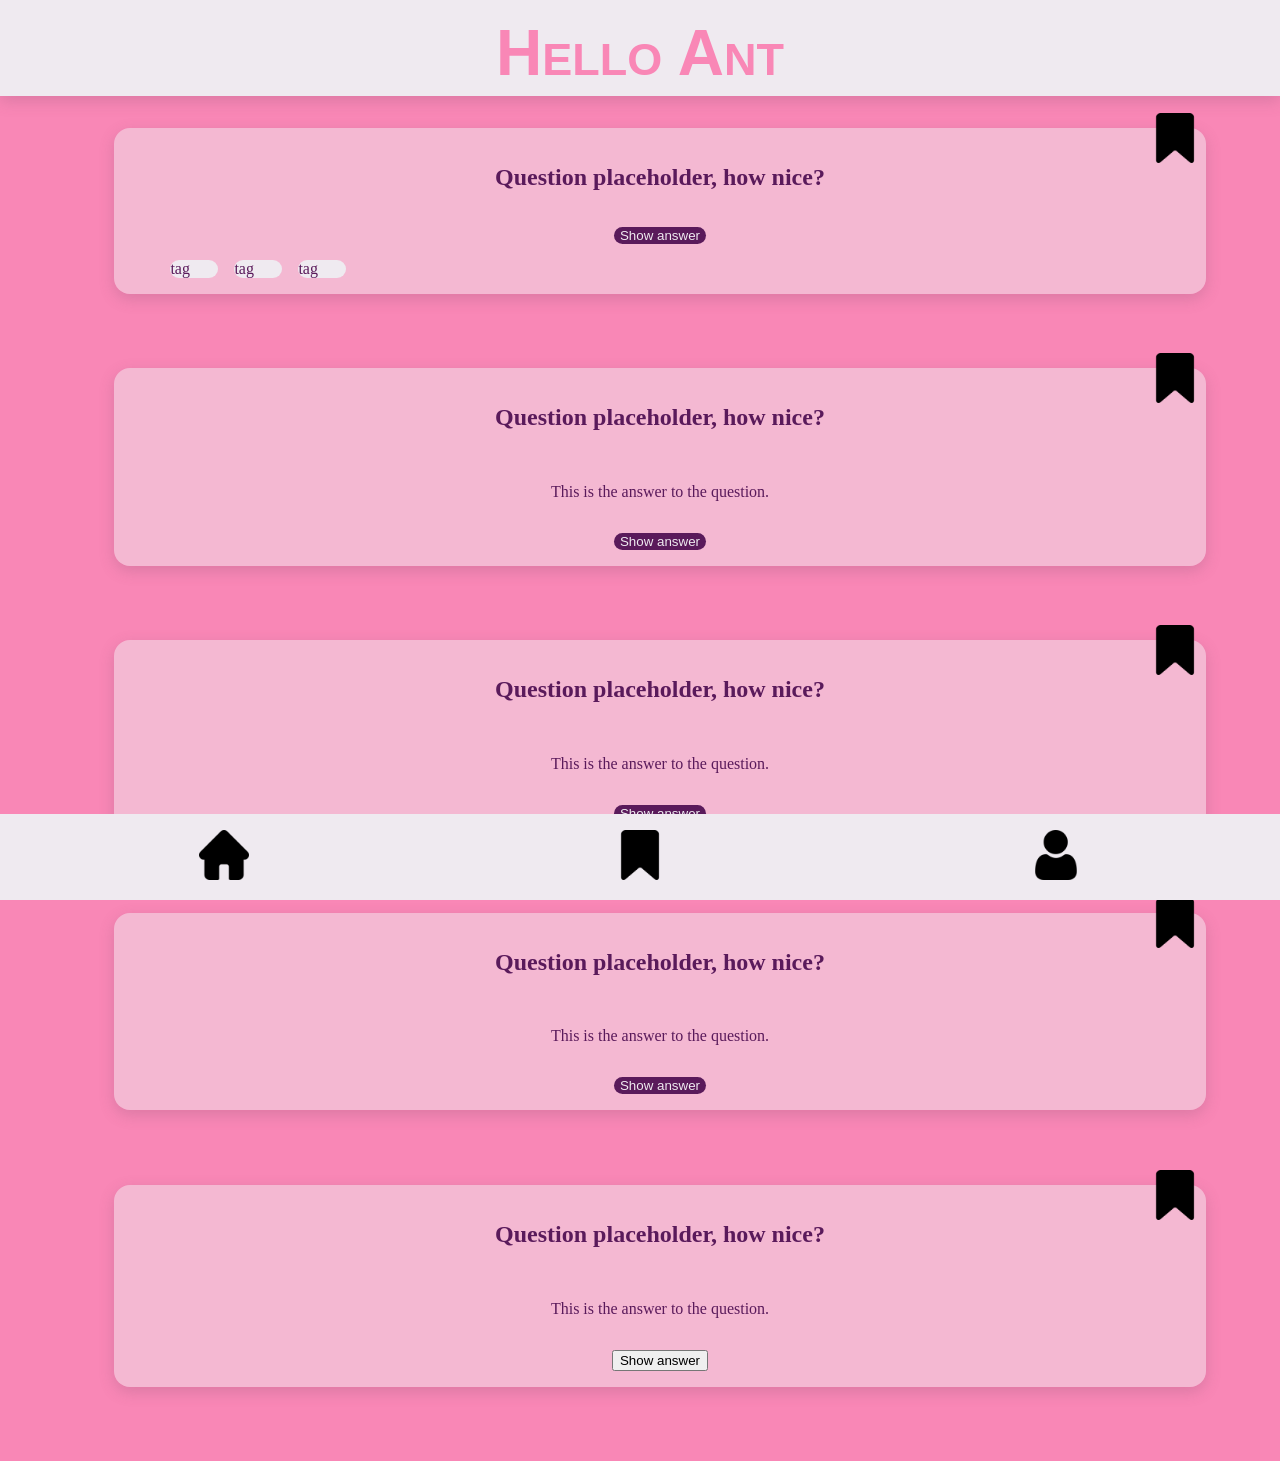
==== index.html @ 7e4ece64 "added tags" ====
<!doctype html>
<html lang="en">
  <head>
    <meta charset="UTF-8" />
    <meta name="viewport" content="width=device-width, initial-scale=1.0" />
    <link rel="stylesheet" href="./css/styles.css" />
    <title>Quiz Ant</title>
  </head>
  <body>
    <header class="header">
      <h1 class=" header__header-title">Hello Ant</h1>
    </header>
    <nav class="navbar">
      <ul class="navbar__buttons-list">
        <li class="navbar__navbar-button">
          <a href="./index.html">
            <img
              class="home-button"
              src="./assets/home.png"
              alt="home button"
              height="50rem"
          /></a>
        </li>
        <li class="navbar__navbar-button">
          <a href="./bookmarks.html"
            ><img
              class="bookmark-button"
              src="./assets/bookmark.png"
              alt="bookmark button"
              height="50rem"
          /></a>
        </li>
        <li class="navbar__navbar-button"                                                                          >
          <a href="./profile.html"
            ><img
              class="profile-button"
              src="./assets/user.png"
              alt="profile page button"
              height="50rem"
          /></a>
        </li>
      </ul>
    </nav>
    <main>
      <ul class="card-container">
        <li class="card">
          <h2>Question placeholder, how nice?</h2>
          <p hidden>This is the answer to the question.</p>
          <button class="card__answerbutton">Show answer</button>
          <button class="card__bookmark-button">
            <img
              src="./assets/bookmark.png"
              alt="place a bookmark"
              height="50rem"
            />
          </button>
          <ul class="tags">
            <li class="tags__tag">tag</li>
            <li class="tags__tag">tag</li>
            <li class="tags__tag">tag</li>
          </ul>
        </li>
        <li class="card">
          <h2>Question placeholder, how nice?</h2>
          <p>This is the answer to the question.</p>
          <button class="card__answerbutton">Show answer</button>
          <button class="card__bookmark-button">
            <img
              src="./assets/bookmark.png"
              alt="place a bookmark"
              height="50rem"
            />
          </button>
        </li>
        <li class="card">
          <h2>Question placeholder, how nice?</h2>
          <p>This is the answer to the question.</p>
          <button class="card__answerbutton">Show answer</button>
          <button class="card__bookmark-button">
            <img
              src="./assets/bookmark.png"
              alt="place a bookmark"
              height="50rem"
            />
          </button>
        </li>
         </li>
        <li class="card">
          <h2>Question placeholder, how nice?</h2>
          <p>This is the answer to the question.</p>
          <button class="card__answerbutton">Show answer</button>
          <button class="card__bookmark-button">
            <img
              src="./assets/bookmark.png"
              alt="place a bookmark"
              height="50rem"
            />
          </button>
        </li>
         </li>
        <li class="card">
          <h2>Question placeholder, how nice?</h2>
          <p>This is the answer to the question.</p>
          <button>Show answer</button>
          <button class="card__bookmark-button">
            <img
              src="./assets/bookmark.png"
              alt="place a bookmark"
              height="50rem"
            />
          </button>
        </li>
      </ul>
    </main>
  </body>
</html>
---- css/styles.css ----
@import "./global.css";
@import "./header.css";
@import "./navbar.css";
@import "./card.css";
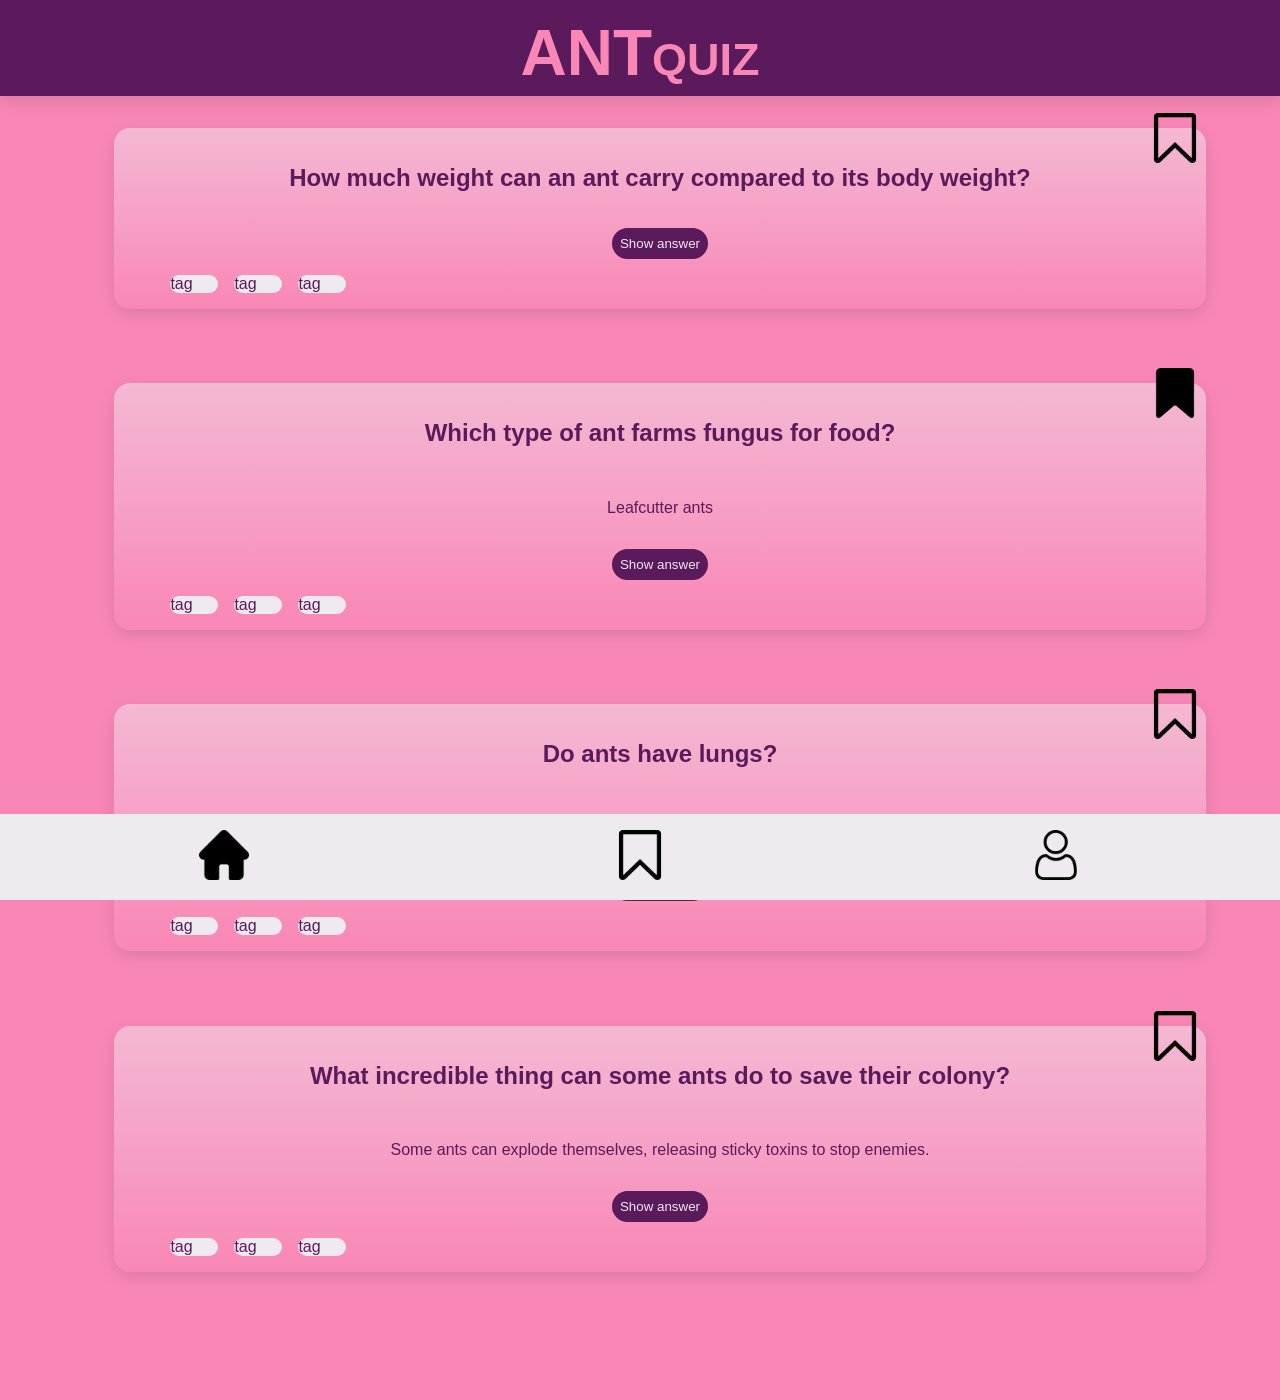
==== commit bb9491bf: "created the bookmarks page" ====
--- a/index.html
+++ b/index.html
@@ -8,7 +8,7 @@
   </head>
   <body>
     <header class="header">
-      <h1 class=" header__header-title">Hello Ant</h1>
+      <h1 class=" header__header-title"> ANTquiz</h1>
     </header>
     <nav class="navbar">
       <ul class="navbar__buttons-list">
@@ -25,7 +25,7 @@
           <a href="./bookmarks.html"
             ><img
               class="bookmark-button"
-              src="./assets/bookmark.png"
+              src="./assets/bookmark-white.png"
               alt="bookmark button"
               height="50rem"
           /></a>
@@ -34,7 +34,7 @@
           <a href="./profile.html"
             ><img
               class="profile-button"
-              src="./assets/user.png"
+              src="./assets/user-white.png"
               alt="profile page button"
               height="50rem"
           /></a>
@@ -44,12 +44,12 @@
     <main>
       <ul class="card-container">
         <li class="card">
-          <h2>Question placeholder, how nice?</h2>
-          <p hidden>This is the answer to the question.</p>
+          <h2>How much weight can an ant carry compared to its body weight?</h2>
+          <p hidden>Up to about 50 times its own body weight.</p>
           <button class="card__answerbutton">Show answer</button>
           <button class="card__bookmark-button">
             <img
-              src="./assets/bookmark.png"
+              src="./assets/bookmark-white.png"
               alt="place a bookmark"
               height="50rem"
             />
@@ -61,8 +61,8 @@
           </ul>
         </li>
         <li class="card">
-          <h2>Question placeholder, how nice?</h2>
-          <p>This is the answer to the question.</p>
+          <h2>Which type of ant farms fungus for food?</h2>
+          <p>Leafcutter ants</p>
           <button class="card__answerbutton">Show answer</button>
           <button class="card__bookmark-button">
             <img
@@ -71,45 +71,49 @@
               height="50rem"
             />
           </button>
+           <ul class="tags">
+            <li class="tags__tag">tag</li>
+            <li class="tags__tag">tag</li>
+            <li class="tags__tag">tag</li>
+          </ul>
         </li>
         <li class="card">
-          <h2>Question placeholder, how nice?</h2>
-          <p>This is the answer to the question.</p>
+          <h2>Do ants have lungs?</h2>
+          <p>No. Ants breathe through tiny holes in their bodies called spiracles.</p>
           <button class="card__answerbutton">Show answer</button>
           <button class="card__bookmark-button">
             <img
-              src="./assets/bookmark.png"
+              src="./assets/bookmark-white.png"
               alt="place a bookmark"
               height="50rem"
             />
           </button>
+           <ul class="tags">
+            <li class="tags__tag">tag</li>
+            <li class="tags__tag">tag</li>
+            <li class="tags__tag">tag</li>
+          </ul>
         </li>
          </li>
         <li class="card">
-          <h2>Question placeholder, how nice?</h2>
-          <p>This is the answer to the question.</p>
+          <h2>What incredible thing can some ants do to save their colony?</h2>
+          <p>Some ants can explode themselves, releasing sticky toxins to stop enemies.</p>
           <button class="card__answerbutton">Show answer</button>
           <button class="card__bookmark-button">
             <img
-              src="./assets/bookmark.png"
+              src="./assets/bookmark-white.png"
               alt="place a bookmark"
               height="50rem"
             />
           </button>
+           <ul class="tags">
+            <li class="tags__tag">tag</li>
+            <li class="tags__tag">tag</li>
+            <li class="tags__tag">tag</li>
+          </ul>
         </li>
          </li>
-        <li class="card">
-          <h2>Question placeholder, how nice?</h2>
-          <p>This is the answer to the question.</p>
-          <button>Show answer</button>
-          <button class="card__bookmark-button">
-            <img
-              src="./assets/bookmark.png"
-              alt="place a bookmark"
-              height="50rem"
-            />
-          </button>
-        </li>
+        
       </ul>
     </main>
   </body>
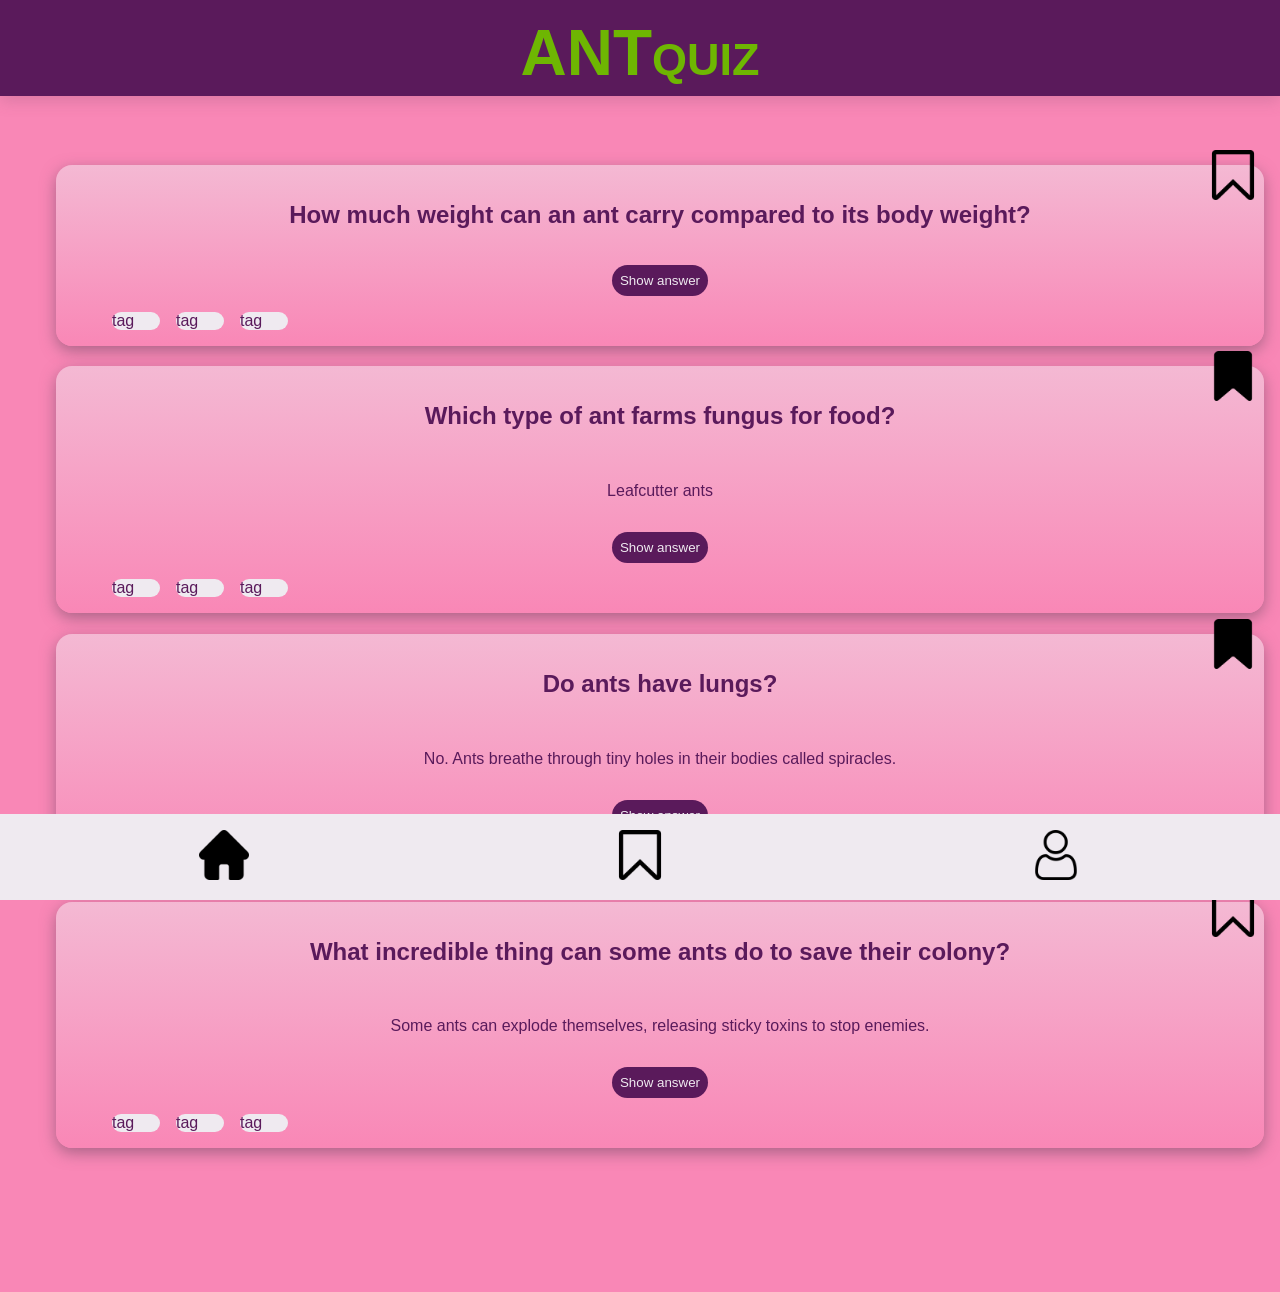
==== commit 87428fe2: "created the profile page layout and dark mode" ====
--- a/index.html
+++ b/index.html
@@ -83,7 +83,7 @@
           <button class="card__answerbutton">Show answer</button>
           <button class="card__bookmark-button">
             <img
-              src="./assets/bookmark-white.png"
+              src="./assets/bookmark.png"
               alt="place a bookmark"
               height="50rem"
             />
--- a/css/styles.css
+++ b/css/styles.css
@@ -2,3 +2,4 @@
 @import "./header.css";
 @import "./navbar.css";
 @import "./card.css";
+@import "./profile-page.css";
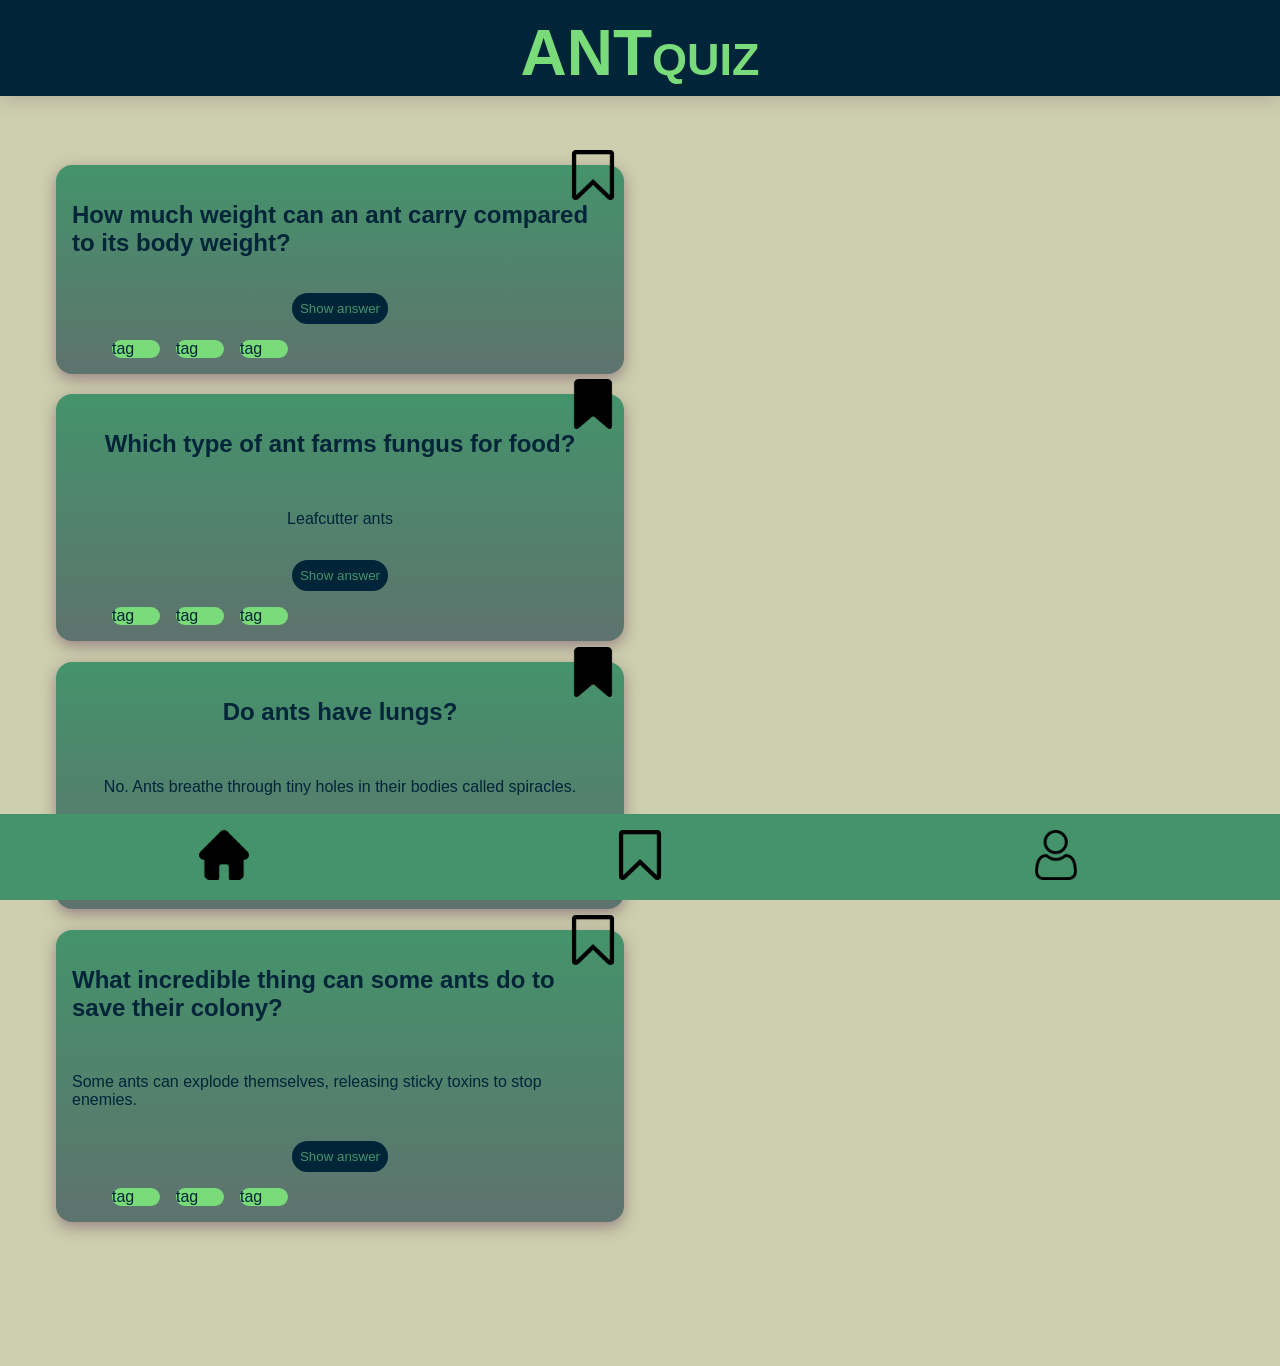
==== commit f073e043: "changed color scheme to green" ====
--- a/index.html
+++ b/index.html
@@ -8,7 +8,7 @@
   </head>
   <body>
     <header class="header">
-      <h1 class=" header__header-title"> ANTquiz</h1>
+      <h1 class=" header__header-title"> ANTquiz  </h1>
     </header>
     <nav class="navbar">
       <ul class="navbar__buttons-list">
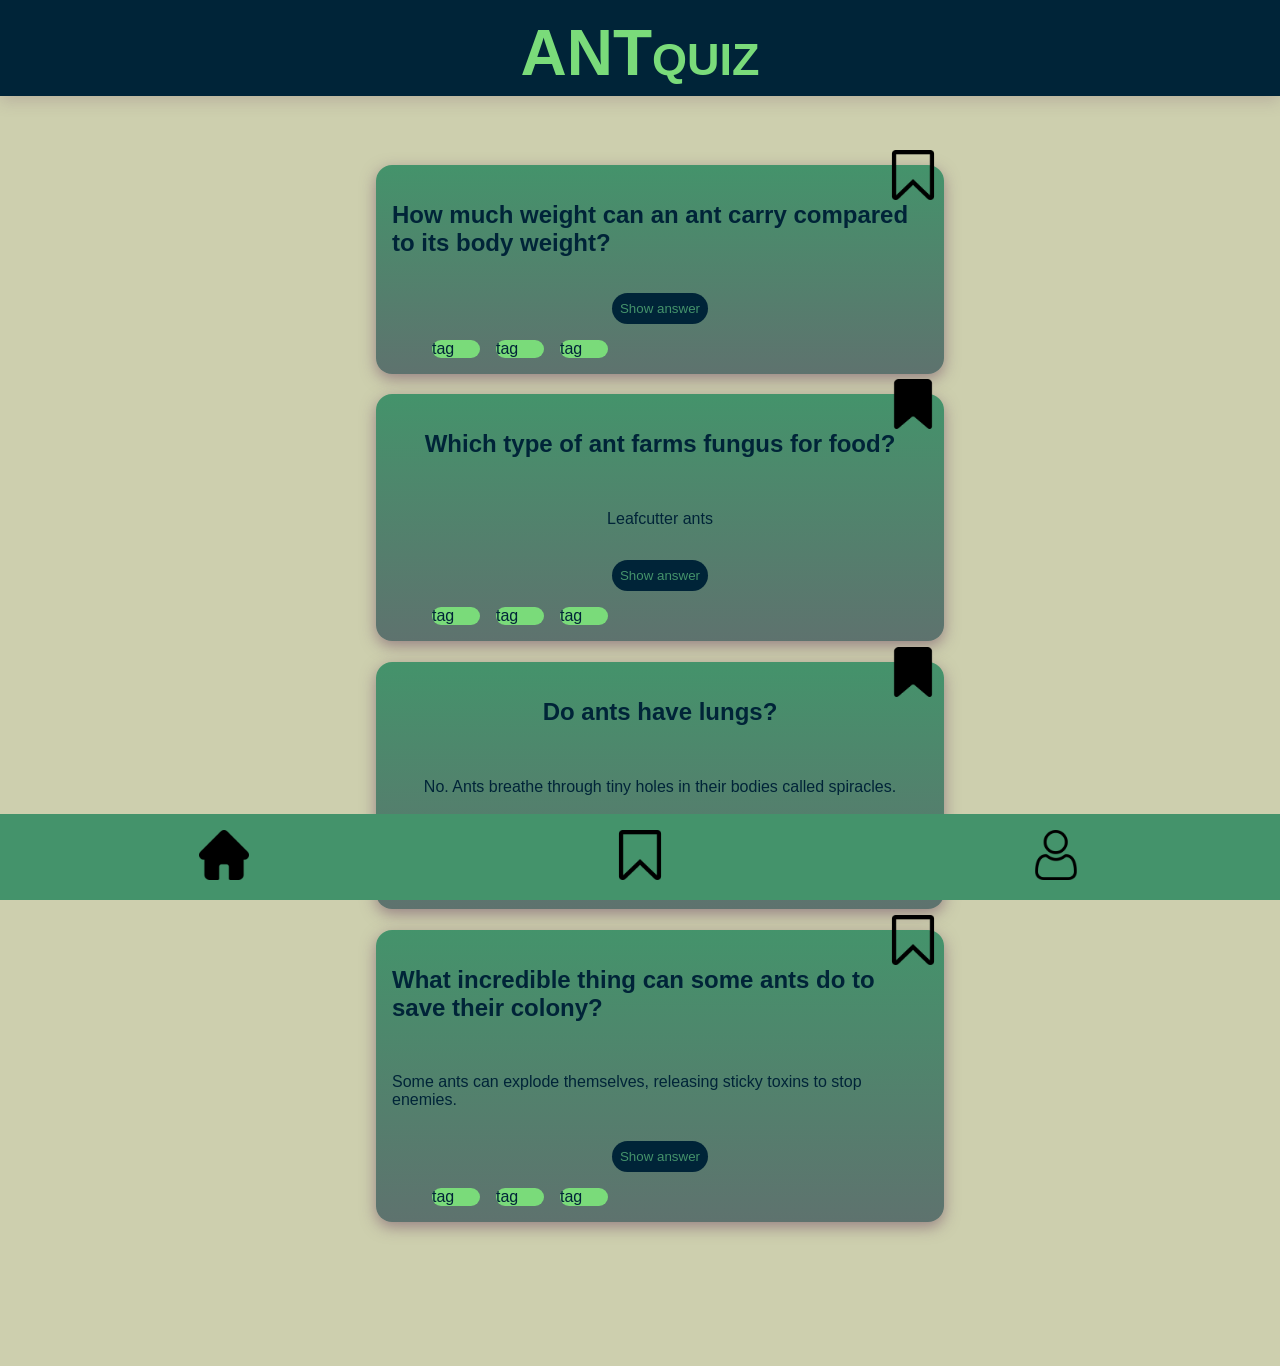
==== commit 98d2c7ea: "centered the cards" ====
--- a/index.html
+++ b/index.html
@@ -116,5 +116,6 @@
         
       </ul>
     </main>
+    
   </body>
 </html>
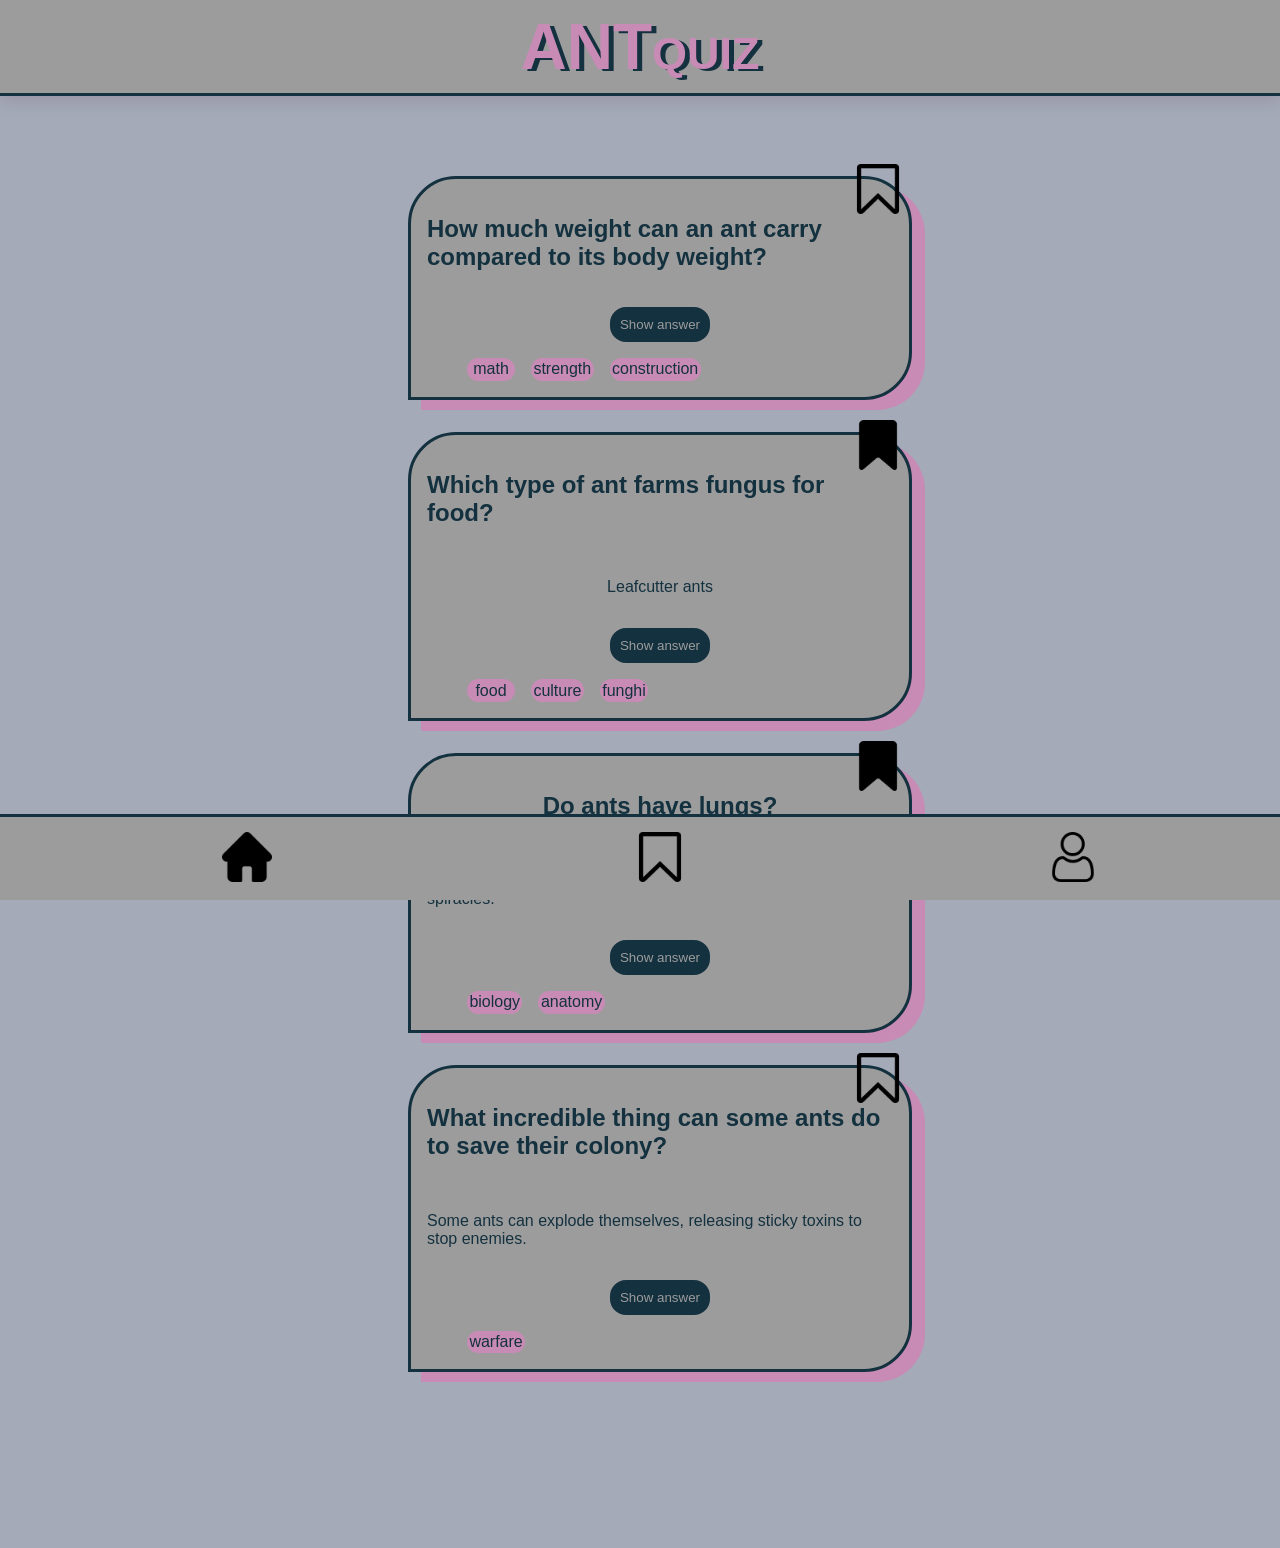
==== commit fd6861d1: "changed the color scheme and cleaned up BEM and the structure" ====
--- a/index.html
+++ b/index.html
@@ -8,14 +8,14 @@
   </head>
   <body>
     <header class="header">
-      <h1 class=" header__header-title"> ANTquiz  </h1>
+      <h1 class=" header__title"> ANTquiz  </h1>
     </header>
-    <nav class="navbar">
+   <nav class ="navbar">
       <ul class="navbar__buttons-list">
         <li class="navbar__navbar-button">
           <a href="./index.html">
             <img
-              class="home-button"
+              class="navbar__home-button"
               src="./assets/home.png"
               alt="home button"
               height="50rem"
@@ -24,7 +24,7 @@
         <li class="navbar__navbar-button">
           <a href="./bookmarks.html"
             ><img
-              class="bookmark-button"
+              class="navbar__bookmark-button"
               src="./assets/bookmark-white.png"
               alt="bookmark button"
               height="50rem"
@@ -33,17 +33,18 @@
         <li class="navbar__navbar-button"                                                                          >
           <a href="./profile.html"
             ><img
-              class="profile-button"
+              class="navbar__profile-button"
               src="./assets/user-white.png"
               alt="profile page button"
               height="50rem"
           /></a>
         </li>
       </ul>
-    </nav>
+      </nav>
+    
     <main>
       <ul class="card-container">
-        <li class="card">
+        <li class="card-container__card">
           <h2>How much weight can an ant carry compared to its body weight?</h2>
           <p hidden>Up to about 50 times its own body weight.</p>
           <button class="card__answerbutton">Show answer</button>
@@ -55,12 +56,12 @@
             />
           </button>
           <ul class="tags">
-            <li class="tags__tag">tag</li>
-            <li class="tags__tag">tag</li>
-            <li class="tags__tag">tag</li>
+            <li class="tags__tag">math</li>
+            <li class="tags__tag">strength</li>
+            <li class="tags__tag">construction</li>
           </ul>
         </li>
-        <li class="card">
+        <li class="card-container__card">
           <h2>Which type of ant farms fungus for food?</h2>
           <p>Leafcutter ants</p>
           <button class="card__answerbutton">Show answer</button>
@@ -72,12 +73,12 @@
             />
           </button>
            <ul class="tags">
-            <li class="tags__tag">tag</li>
-            <li class="tags__tag">tag</li>
-            <li class="tags__tag">tag</li>
+            <li class="tags__tag">food</li>
+            <li class="tags__tag">culture</li>
+            <li class="tags__tag">funghi</li>
           </ul>
         </li>
-        <li class="card">
+        <li class="card-container__card">
           <h2>Do ants have lungs?</h2>
           <p>No. Ants breathe through tiny holes in their bodies called spiracles.</p>
           <button class="card__answerbutton">Show answer</button>
@@ -89,13 +90,13 @@
             />
           </button>
            <ul class="tags">
-            <li class="tags__tag">tag</li>
-            <li class="tags__tag">tag</li>
-            <li class="tags__tag">tag</li>
+            <li class="tags__tag">biology</li>
+            <li class="tags__tag">anatomy</li>
+           
           </ul>
         </li>
          </li>
-        <li class="card">
+        <li class="card-container__card">
           <h2>What incredible thing can some ants do to save their colony?</h2>
           <p>Some ants can explode themselves, releasing sticky toxins to stop enemies.</p>
           <button class="card__answerbutton">Show answer</button>
@@ -107,9 +108,8 @@
             />
           </button>
            <ul class="tags">
-            <li class="tags__tag">tag</li>
-            <li class="tags__tag">tag</li>
-            <li class="tags__tag">tag</li>
+            <li class="tags__tag">warfare</li>
+            
           </ul>
         </li>
          </li>
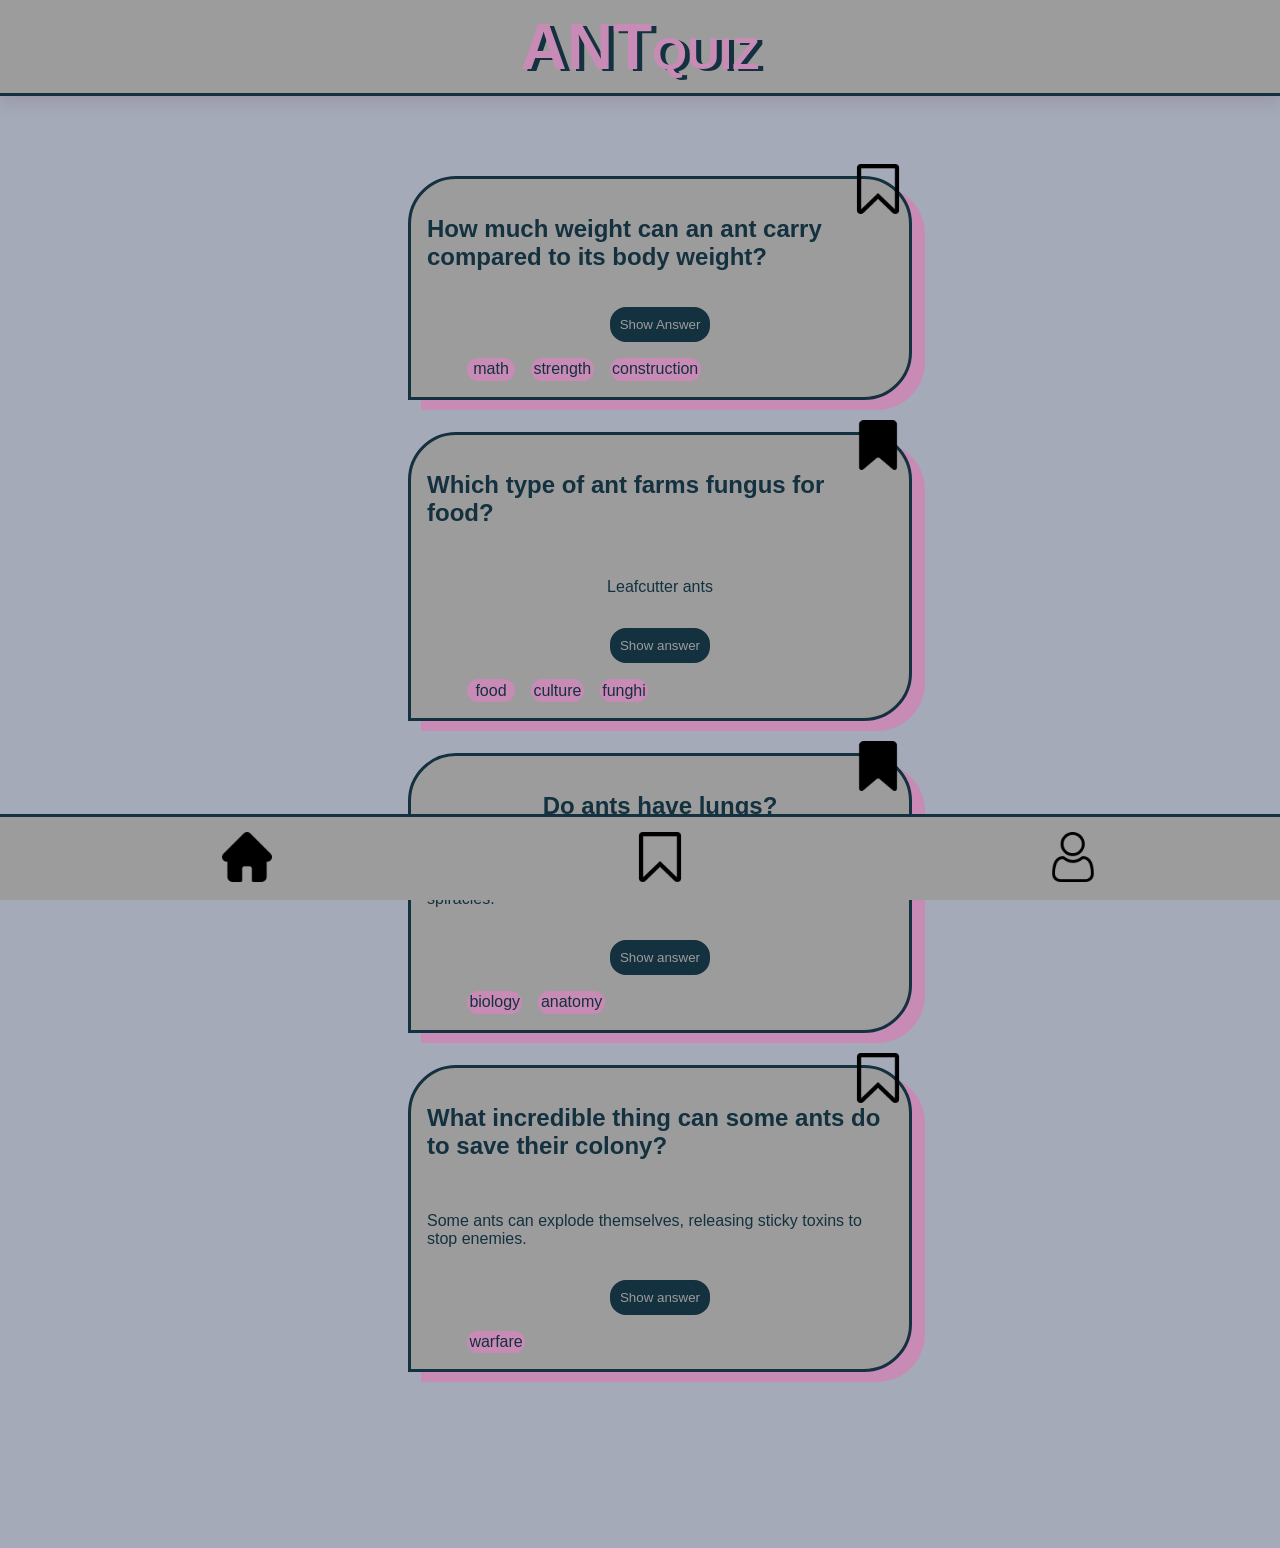
==== commit 17a950e3: "added toggle functionality to the bookmark and answer buttons" ====
--- a/index.html
+++ b/index.html
@@ -5,6 +5,7 @@
     <meta name="viewport" content="width=device-width, initial-scale=1.0" />
     <link rel="stylesheet" href="./css/styles.css" />
     <title>Quiz Ant</title>
+    <script src="./JS/javascript.js" defer></script>
   </head>
   <body>
     <header class="header">
@@ -46,13 +47,14 @@
       <ul class="card-container">
         <li class="card-container__card">
           <h2>How much weight can an ant carry compared to its body weight?</h2>
-          <p hidden>Up to about 50 times its own body weight.</p>
-          <button class="card__answerbutton">Show answer</button>
-          <button class="card__bookmark-button">
+          <p  class="card__answer-text" data-js="card__answer-text">Up to about 50 times its own body weight.</p>
+          <button class="card__answerbutton" data-js="card__answerbutton">Show Answer</button>
+          <button class="card__bookmark-button" data-js="card__bookmark-button">
             <img
               src="./assets/bookmark-white.png"
               alt="place a bookmark"
               height="50rem"
+              data-js="card__bookmark-image"
             />
           </button>
           <ul class="tags">
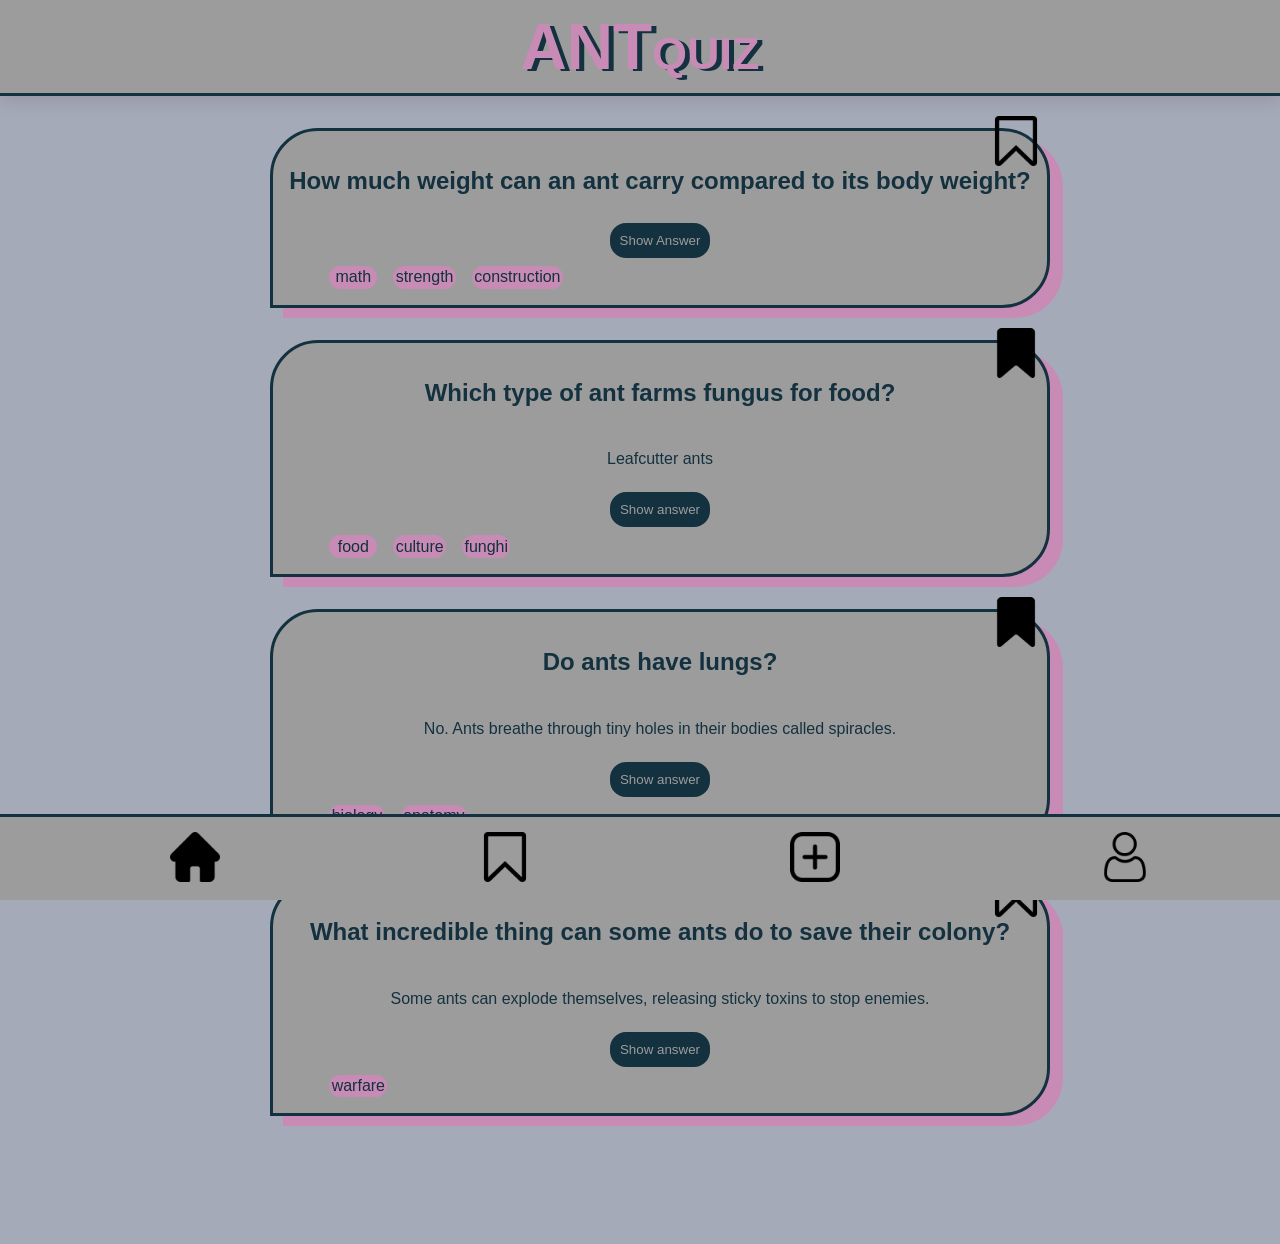
==== commit dc7d967c: "finished form submission and user card creation, began working on the button functionalities of the " ====
--- a/index.html
+++ b/index.html
@@ -28,6 +28,15 @@
               class="navbar__bookmark-button"
               src="./assets/bookmark-white.png"
               alt="bookmark button"
+              height="50rem"
+          /></a>
+        </li>
+         <li class="navbar__navbar-button">
+          <a href="./form.html"
+            ><img
+              class="navbar__add-button"
+              src="./assets/add-white.png"
+              alt="add more button"
               height="50rem"
           /></a>
         </li>
--- a/css/styles.css
+++ b/css/styles.css
@@ -3,3 +3,4 @@
 @import "./navbar.css";
 @import "./card.css";
 @import "./profile-page.css";
+@import "./form.css";
